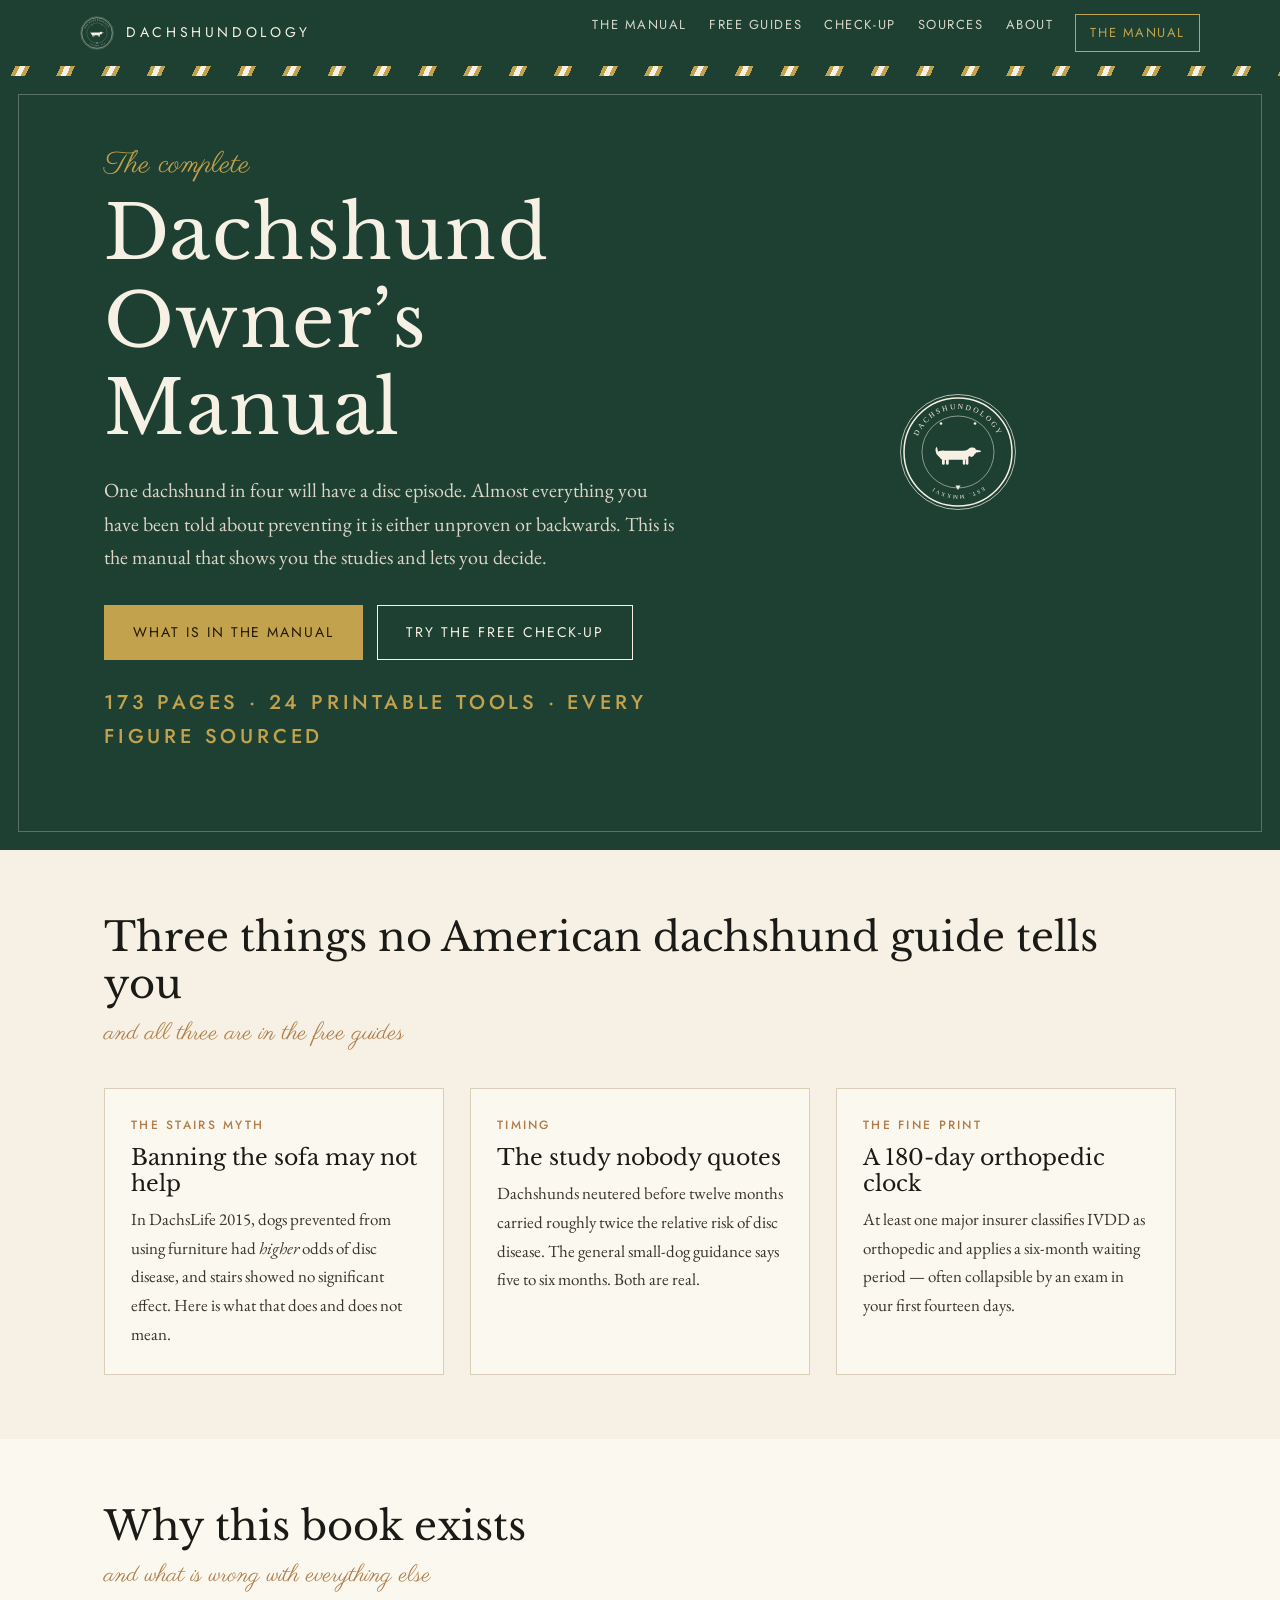
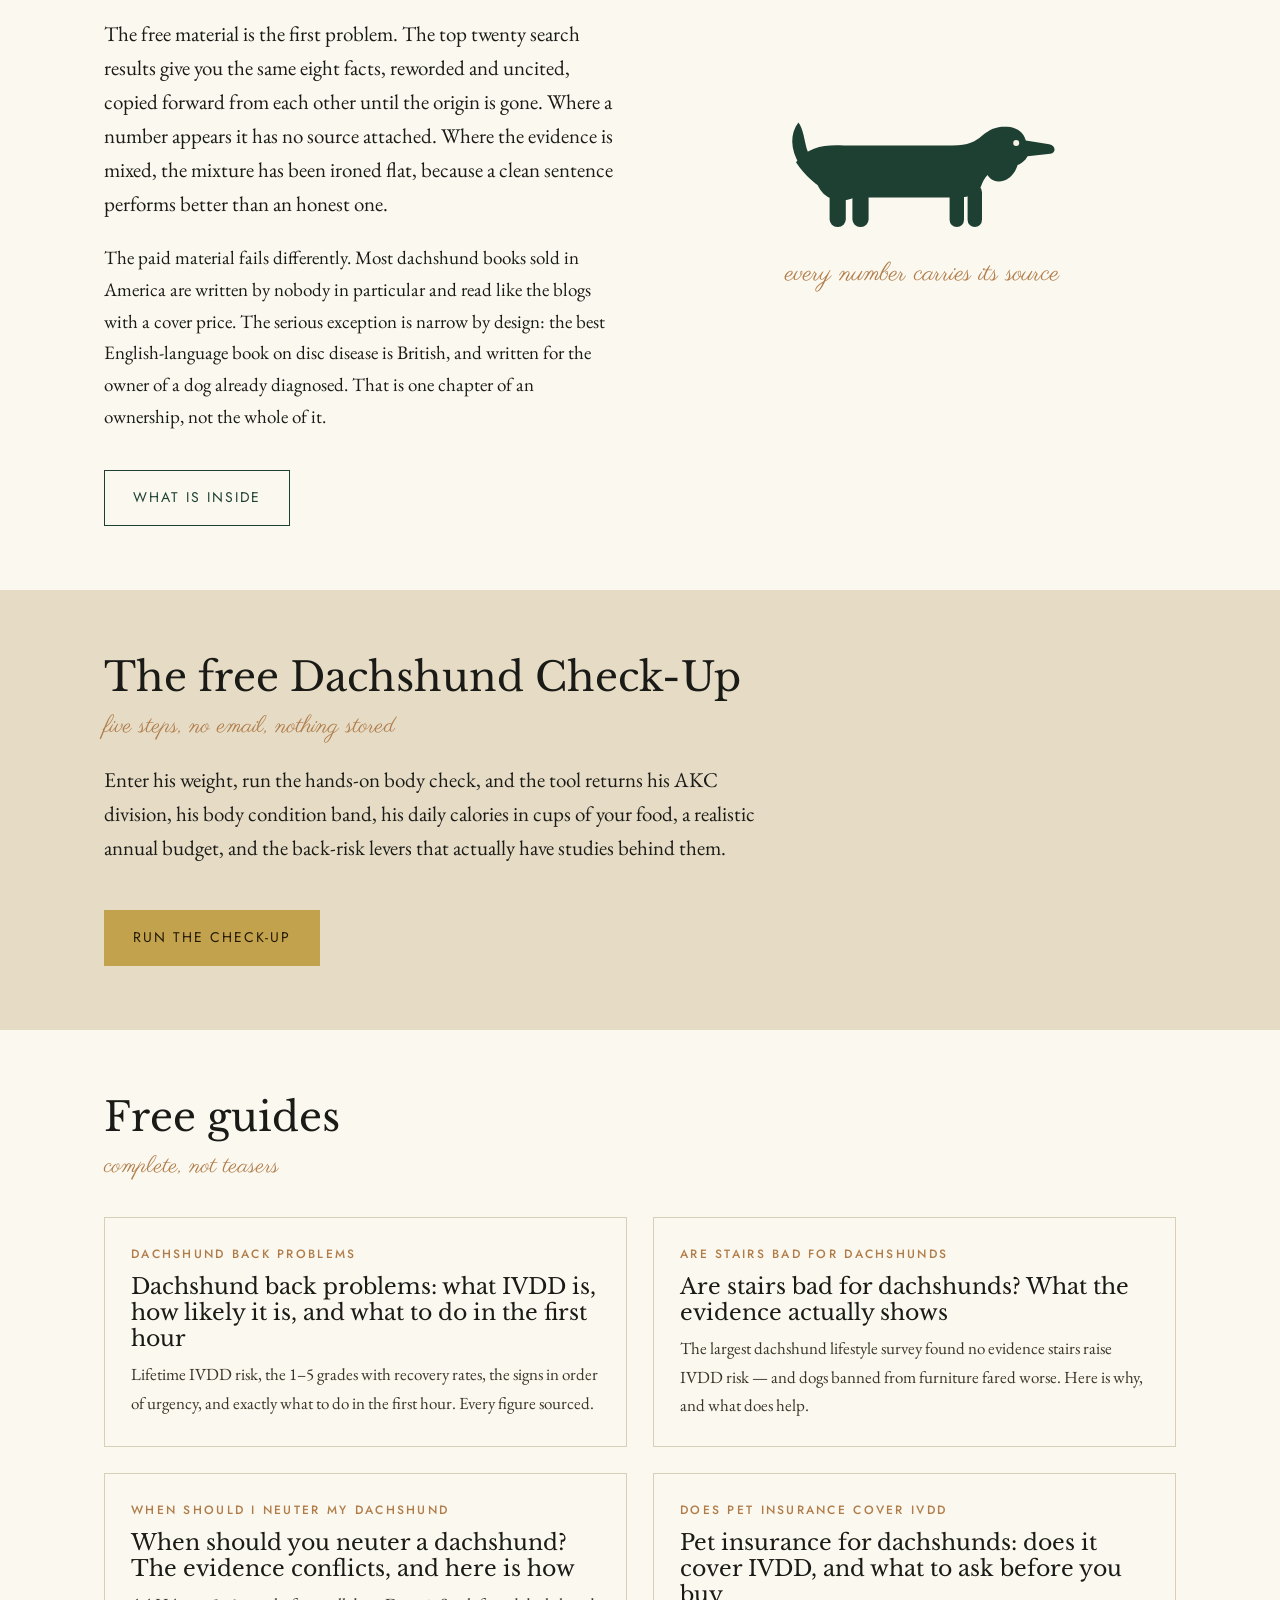
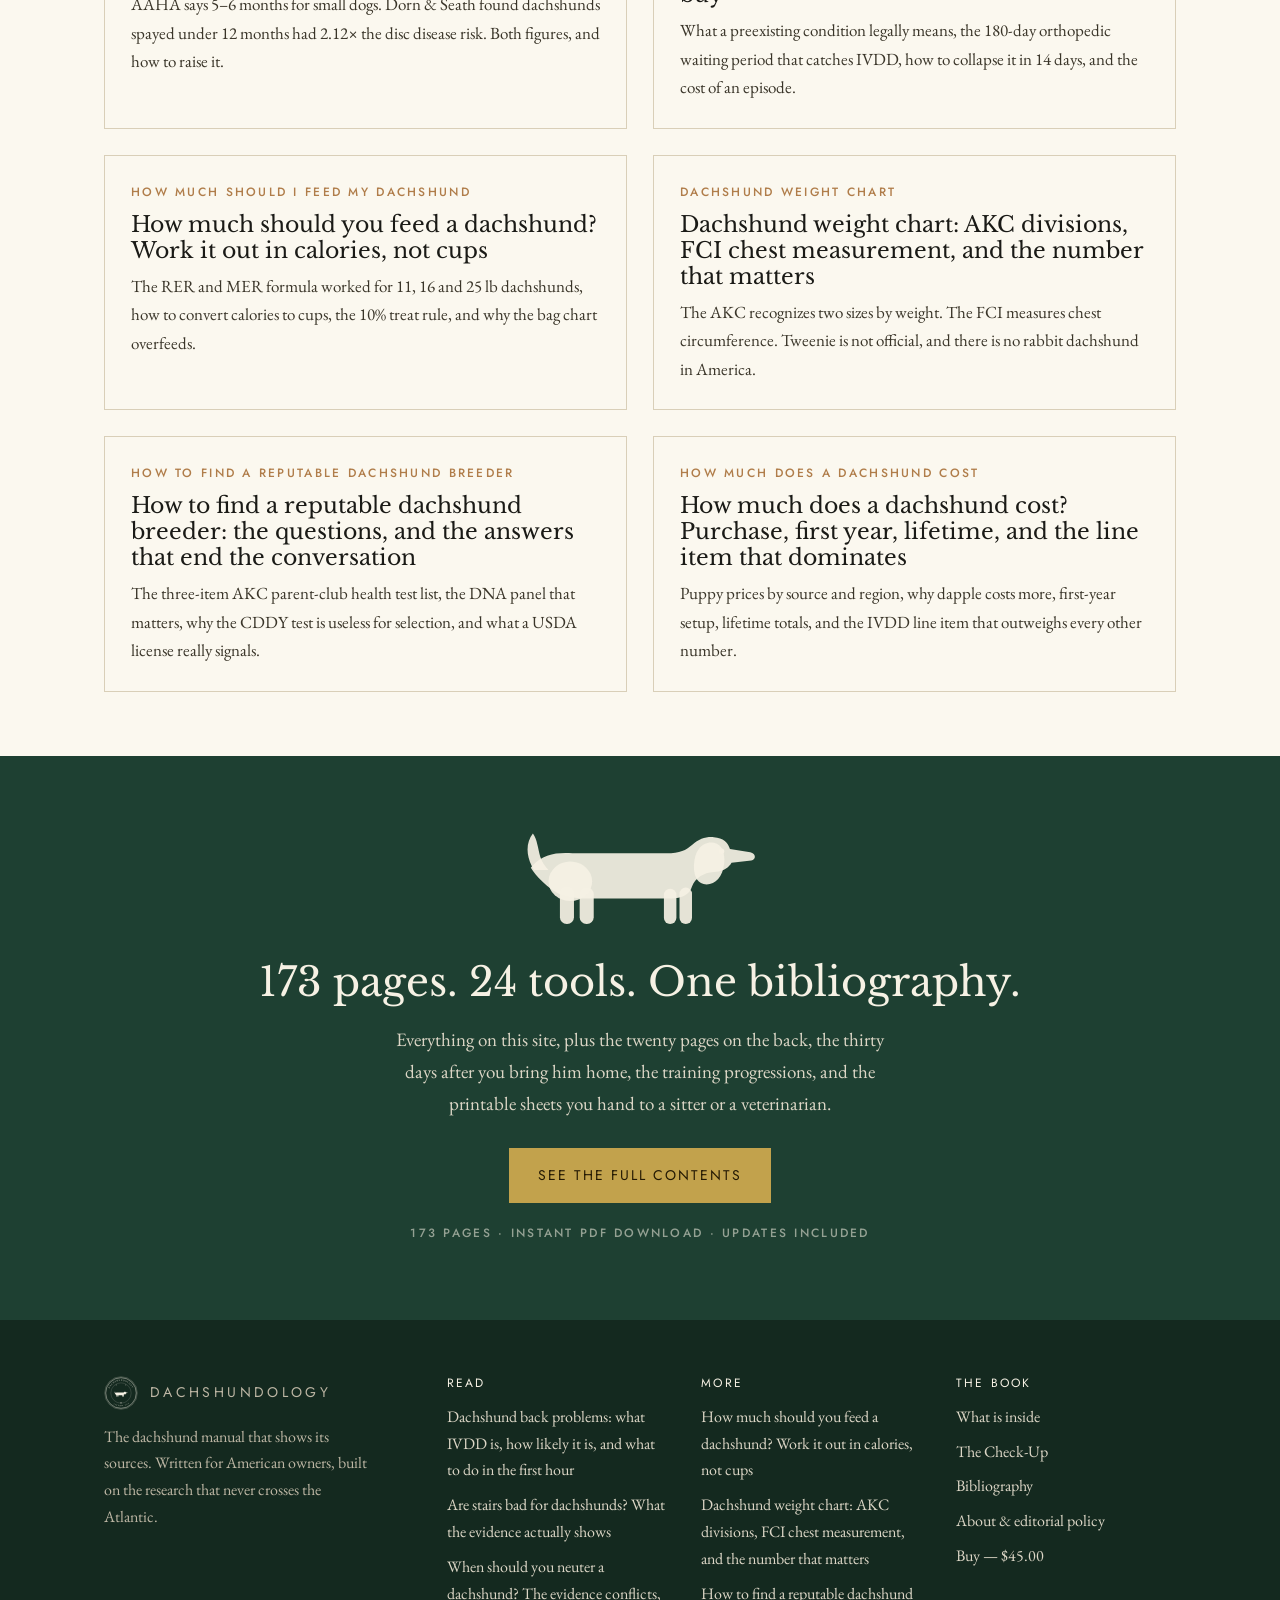
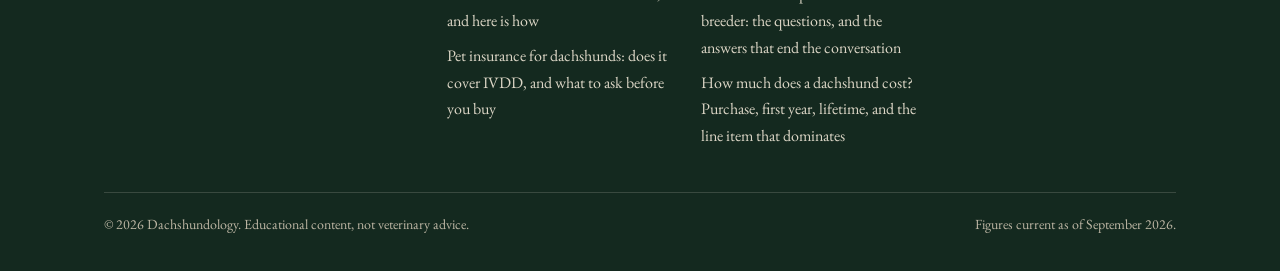
==== index.html @ 63b4f6e1 "Add files via upload" ====
<!doctype html><html lang="en"><head>
<meta charset="utf-8"><meta name="viewport" content="width=device-width,initial-scale=1">
<title>Dachshundology — The Complete Dachshund Owner’s Manual</title>
<meta name="description" content="The dachshund manual that shows its sources. 173 pages on the back, buying, feeding, training and cost — built on the research American owners never see.">
<link rel="canonical" href="https://dachshundology.vercel.app/">
<meta name="robots" content="noindex, nofollow">
<meta property="og:type" content="website"><meta property="og:site_name" content="Dachshundology">
<meta property="og:title" content="Dachshundology — The Complete Dachshund Owner’s Manual"><meta property="og:description" content="The dachshund manual that shows its sources. 173 pages on the back, buying, feeding, training and cost — built on the research American owners never see.">
<meta property="og:url" content="https://dachshundology.vercel.app/"><meta name="twitter:card" content="summary_large_image">
<link rel="preconnect" href="https://fonts.googleapis.com"><link rel="preconnect" href="https://fonts.gstatic.com" crossorigin>
<link rel="stylesheet" href="https://fonts.googleapis.com/css2?family=Libre+Baskerville:ital,wght@0,400;0,700;1,400&family=EB+Garamond:ital,wght@0,400;0,500;0,600;1,400&family=Jost:wght@400;500&family=Parisienne&display=swap">
<link rel="stylesheet" href="/assets/site.css">
<link rel="icon" href="/assets/favicon.svg" type="image/svg+xml">
<script type="application/ld+json">{"@context":"https://schema.org","@type":"Organization","name":"Dachshundology","url":"https://dachshundology.vercel.app","description":"Evidence-based guidance for dachshund owners in the United States.","sameAs":[]}</script><script type="application/ld+json">{"@context":"https://schema.org","@type":"WebSite","name":"Dachshundology","url":"https://dachshundology.vercel.app"}</script><script type="application/ld+json">{"@context":"https://schema.org","@type":"Book","name":"The Complete Dachshund Owner’s Manual","numberOfPages":173,"inLanguage":"en-US","bookFormat":"https://schema.org/EBook","author":{"@type":"Organization","name":"Dachshundology"},"offers":{"@type":"Offer","price":"45.00","priceCurrency":"USD","availability":"https://schema.org/InStock","url":"/the-manual/"}}</script></head>
<body class="">
<header class="site"><div class="wrap bar">
  <a class="brandmark" href="/"><svg viewBox="0 0 240 240" width="34" xmlns="http://www.w3.org/2000/svg">
    <defs>
      <path id="c4izul5t" d="M120 120 m-86 0 a86 86 0 1 1 172 0" fill="none"/>
      <path id="c4izul5b" d="M120 120 m86 0 a86 86 0 1 1 -172 0" fill="none"/>
    </defs>
    <circle cx="120" cy="120" r="115" fill="none" stroke="#F6F1E4" stroke-width="1.4"/>
    <circle cx="120" cy="120" r="108" fill="none" stroke="#F6F1E4" stroke-width="3"/>
    <circle cx="120" cy="120" r="72" fill="none" stroke="#F6F1E4" stroke-width="1"/>
    <text font-family="TeX Gyre Heros" font-size="15" letter-spacing="4.2" fill="#F6F1E4">
      <textPath href="#c4izul5t" startOffset="50%" text-anchor="middle">DACHSHUNDOLOGY</textPath></text>
    <text font-family="TeX Gyre Heros" font-size="11" letter-spacing="3.4" fill="#F6F1E4">
      <textPath href="#c4izul5b" startOffset="50%" text-anchor="middle">EST. MMXXVI</textPath></text>
    <g transform="translate(120,126)">
      <g transform="translate(-52,-22) scale(0.208)">
    <g fill="#F6F1E4">
      <rect x="96" y="128" width="27" height="72" rx="13"/><rect x="134" y="130" width="27" height="70" rx="13"/>
      <rect x="296" y="132" width="24" height="68" rx="12"/><rect x="326" y="130" width="24" height="70" rx="12"/>
      <path d="M40 92 C60 66 88 62 120 64 L300 64 C328 64 338 58 350 48 C364 36 376 32 392 33 C410 34 420 44 423 56 L462 62 C473 64 474 76 464 78 L426 82 C420 94 406 100 392 100 C372 101 356 112 350 128 C346 143 330 151 310 151 L152 151 C120 151 98 146 84 136 C66 124 52 110 40 92 Z"/>
      <ellipse cx="116" cy="118" rx="42" ry="38"/>
      <path d="M46 96 C30 70 30 44 44 26 C52 36 54 56 58 70 C62 82 68 90 74 96 Z"/>
      <path d="M380 44 C404 40 414 58 412 82 C410 108 396 124 378 124 C360 124 352 106 354 84 C356 62 364 48 380 44 Z"/>
    </g>
    <circle cx="407" cy="60" r="5" fill="#1E4032"/>
  </g>
    </g>
    <path d="M120 196 l-5 -9 h10 z" fill="#F6F1E4"/>
    <circle cx="86" cy="63" r="2.6" fill="#F6F1E4"/><circle cx="154" cy="63" r="2.6" fill="#F6F1E4"/>
  </svg><span>Dachshundology</span></a>
  <nav><a href="/the-manual">The Manual</a><a href="/guides">Free Guides</a><a href="/check-up">Check-Up</a><a href="/sources">Sources</a><a href="/about">About</a>
  <a class="cta-nav" href="/the-manual">The manual</a></nav>
</div></header>
<div class="stripe"></div>

<section class="hero"><div class="wrap hero-grid">
  <div>
    <div class="kicker">The complete</div>
    <h1>Dachshund<br>Owner’s Manual</h1>
    <p style="margin-top:22px">One dachshund in four will have a disc episode. Almost everything you have been
    told about preventing it is either unproven or backwards. This is the manual that shows you the studies
    and lets you decide.</p>
    <div style="display:flex;gap:14px;margin-top:30px;flex-wrap:wrap">
      <a class="btn" href="/the-manual">What is in the manual</a>
      <a class="btn on-dark" href="/check-up">Try the free Check-Up</a>
    </div>
    <p class="label" style="margin-top:26px;color:var(--brass)">173 pages · 24 printable tools · every figure sourced</p>
  </div>
  <div style="text-align:center"><svg viewBox="0 0 240 240" width="120" xmlns="http://www.w3.org/2000/svg">
    <defs>
      <path id="cu6z37ut" d="M120 120 m-86 0 a86 86 0 1 1 172 0" fill="none"/>
      <path id="cu6z37ub" d="M120 120 m86 0 a86 86 0 1 1 -172 0" fill="none"/>
    </defs>
    <circle cx="120" cy="120" r="115" fill="none" stroke="#F6F1E4" stroke-width="1.4"/>
    <circle cx="120" cy="120" r="108" fill="none" stroke="#F6F1E4" stroke-width="3"/>
    <circle cx="120" cy="120" r="72" fill="none" stroke="#F6F1E4" stroke-width="1"/>
    <text font-family="TeX Gyre Heros" font-size="15" letter-spacing="4.2" fill="#F6F1E4">
      <textPath href="#cu6z37ut" startOffset="50%" text-anchor="middle">DACHSHUNDOLOGY</textPath></text>
    <text font-family="TeX Gyre Heros" font-size="11" letter-spacing="3.4" fill="#F6F1E4">
      <textPath href="#cu6z37ub" startOffset="50%" text-anchor="middle">EST. MMXXVI</textPath></text>
    <g transform="translate(120,126)">
      <g transform="translate(-52,-22) scale(0.208)">
    <g fill="#F6F1E4">
      <rect x="96" y="128" width="27" height="72" rx="13"/><rect x="134" y="130" width="27" height="70" rx="13"/>
      <rect x="296" y="132" width="24" height="68" rx="12"/><rect x="326" y="130" width="24" height="70" rx="12"/>
      <path d="M40 92 C60 66 88 62 120 64 L300 64 C328 64 338 58 350 48 C364 36 376 32 392 33 C410 34 420 44 423 56 L462 62 C473 64 474 76 464 78 L426 82 C420 94 406 100 392 100 C372 101 356 112 350 128 C346 143 330 151 310 151 L152 151 C120 151 98 146 84 136 C66 124 52 110 40 92 Z"/>
      <ellipse cx="116" cy="118" rx="42" ry="38"/>
      <path d="M46 96 C30 70 30 44 44 26 C52 36 54 56 58 70 C62 82 68 90 74 96 Z"/>
      <path d="M380 44 C404 40 414 58 412 82 C410 108 396 124 378 124 C360 124 352 106 354 84 C356 62 364 48 380 44 Z"/>
    </g>
    <circle cx="407" cy="60" r="5" fill="#F6F1E4"/>
  </g>
    </g>
    <path d="M120 196 l-5 -9 h10 z" fill="#F6F1E4"/>
    <circle cx="86" cy="63" r="2.6" fill="#F6F1E4"/><circle cx="154" cy="63" r="2.6" fill="#F6F1E4"/>
  </svg></div>
</div></section>

<section class="cream"><div class="wrap">
  <h2>Three things no American dachshund guide tells you</h2>
  <div class="sub">and all three are in the free guides</div>
  <div class="grid g3" style="margin-top:34px">
    <a class="card" href="/guides/are-stairs-bad-for-dachshunds"><div class="label">The stairs myth</div>
      <h3>Banning the sofa may not help</h3>
      <p>In DachsLife 2015, dogs prevented from using furniture had <em>higher</em> odds of disc disease, and stairs showed no significant effect. Here is what that does and does not mean.</p></a>
    <a class="card" href="/guides/when-to-neuter-a-dachshund"><div class="label">Timing</div>
      <h3>The study nobody quotes</h3>
      <p>Dachshunds neutered before twelve months carried roughly twice the relative risk of disc disease. The general small-dog guidance says five to six months. Both are real.</p></a>
    <a class="card" href="/guides/pet-insurance-for-dachshunds"><div class="label">The fine print</div>
      <h3>A 180-day orthopedic clock</h3>
      <p>At least one major insurer classifies IVDD as orthopedic and applies a six-month waiting period — often collapsible by an exam in your first fourteen days.</p></a>
  </div>
</div></section>

<section><div class="wrap">
  <div class="grid g2" style="align-items:center;gap:54px">
    <div>
      <h2>Why this book exists</h2>
      <div class="sub">and what is wrong with everything else</div>
      <p class="lede" style="margin-top:20px">The free material is the first problem. The top twenty search results give you the same eight facts, reworded and uncited, copied forward from each other until the origin is gone. Where a number appears it has no source attached. Where the evidence is mixed, the mixture has been ironed flat, because a clean sentence performs better than an honest one.</p>
      <p>The paid material fails differently. Most dachshund books sold in America are written by nobody in particular and read like the blogs with a cover price. The serious exception is narrow by design: the best English-language book on disc disease is British, and written for the owner of a dog already diagnosed. That is one chapter of an ownership, not the whole of it.</p>
      <a class="btn ghost" href="/the-manual" style="margin-top:18px">What is inside</a>
    </div>
    <div style="text-align:center"><svg viewBox="0 0 500 210" width="300" xmlns="http://www.w3.org/2000/svg">
    <g fill="#1E4032">
      <rect x="96" y="128" width="27" height="72" rx="13"/><rect x="134" y="130" width="27" height="70" rx="13"/>
      <rect x="296" y="132" width="24" height="68" rx="12"/><rect x="326" y="130" width="24" height="70" rx="12"/>
      <path d="M40 92 C60 66 88 62 120 64 L300 64 C328 64 338 58 350 48 C364 36 376 32 392 33 C410 34 420 44 423 56 L462 62 C473 64 474 76 464 78 L426 82 C420 94 406 100 392 100 C372 101 356 112 350 128 C346 143 330 151 310 151 L152 151 C120 151 98 146 84 136 C66 124 52 110 40 92 Z"/>
      <ellipse cx="116" cy="118" rx="42" ry="38"/>
      <path d="M46 96 C30 70 30 44 44 26 C52 36 54 56 58 70 C62 82 68 90 74 96 Z"/>
      <path d="M380 44 C404 40 414 58 412 82 C410 108 396 124 378 124 C360 124 352 106 354 84 C356 62 364 48 380 44 Z"/>
    </g>
    <circle cx="407" cy="60" r="5" fill="#F6F1E4"/>
  </svg>
      <p class="script" style="font-size:26px;color:var(--camel);margin-top:10px">every number carries its source</p></div>
  </div>
</div></section>

<section class="sand"><div class="wrap">
  <h2>The free Dachshund Check-Up</h2>
  <div class="sub">five steps, no email, nothing stored</div>
  <p class="lede" style="max-width:66ch;margin-top:16px">Enter his weight, run the hands-on body check, and the
  tool returns his AKC division, his body condition band, his daily calories in cups of your food, a realistic
  annual budget, and the back-risk levers that actually have studies behind them.</p>
  <a class="btn" href="/check-up" style="margin-top:24px">Run the Check-Up</a>
</div></section>

<section><div class="wrap">
  <h2>Free guides</h2><div class="sub">complete, not teasers</div>
  <div class="grid g2" style="margin-top:30px">
    <a class="card" href="/guides/dachshund-back-problems-ivdd"><div class="label">dachshund back problems</div>
      <h3>Dachshund back problems: what IVDD is, how likely it is, and what to do in the first hour</h3><p>Lifetime IVDD risk, the 1–5 grades with recovery rates, the signs in order of urgency, and exactly what to do in the first hour. Every figure sourced.</p></a><a class="card" href="/guides/are-stairs-bad-for-dachshunds"><div class="label">are stairs bad for dachshunds</div>
      <h3>Are stairs bad for dachshunds? What the evidence actually shows</h3><p>The largest dachshund lifestyle survey found no evidence stairs raise IVDD risk — and dogs banned from furniture fared worse. Here is why, and what does help.</p></a><a class="card" href="/guides/when-to-neuter-a-dachshund"><div class="label">when should I neuter my dachshund</div>
      <h3>When should you neuter a dachshund? The evidence conflicts, and here is how</h3><p>AAHA says 5–6 months for small dogs. Dorn & Seath found dachshunds spayed under 12 months had 2.12× the disc disease risk. Both figures, and how to raise it.</p></a><a class="card" href="/guides/pet-insurance-for-dachshunds"><div class="label">does pet insurance cover IVDD</div>
      <h3>Pet insurance for dachshunds: does it cover IVDD, and what to ask before you buy</h3><p>What a preexisting condition legally means, the 180-day orthopedic waiting period that catches IVDD, how to collapse it in 14 days, and the cost of an episode.</p></a><a class="card" href="/guides/how-much-to-feed-a-dachshund"><div class="label">how much should I feed my dachshund</div>
      <h3>How much should you feed a dachshund? Work it out in calories, not cups</h3><p>The RER and MER formula worked for 11, 16 and 25 lb dachshunds, how to convert calories to cups, the 10% treat rule, and why the bag chart overfeeds.</p></a><a class="card" href="/guides/dachshund-weight-chart"><div class="label">dachshund weight chart</div>
      <h3>Dachshund weight chart: AKC divisions, FCI chest measurement, and the number that matters</h3><p>The AKC recognizes two sizes by weight. The FCI measures chest circumference. Tweenie is not official, and there is no rabbit dachshund in America.</p></a><a class="card" href="/guides/questions-to-ask-a-dachshund-breeder"><div class="label">how to find a reputable dachshund breeder</div>
      <h3>How to find a reputable dachshund breeder: the questions, and the answers that end the conversation</h3><p>The three-item AKC parent-club health test list, the DNA panel that matters, why the CDDY test is useless for selection, and what a USDA license really signals.</p></a><a class="card" href="/guides/how-much-does-a-dachshund-cost"><div class="label">how much does a dachshund cost</div>
      <h3>How much does a dachshund cost? Purchase, first year, lifetime, and the line item that dominates</h3><p>Puppy prices by source and region, why dapple costs more, first-year setup, lifetime totals, and the IVDD line item that outweighs every other number.</p></a>
  </div>
</div></section>

<section class="dark"><div class="wrap" style="text-align:center">
  <svg viewBox="0 0 500 210" width="260" xmlns="http://www.w3.org/2000/svg">
    <g fill="rgba(246,241,228,.92)">
      <rect x="96" y="128" width="27" height="72" rx="13"/><rect x="134" y="130" width="27" height="70" rx="13"/>
      <rect x="296" y="132" width="24" height="68" rx="12"/><rect x="326" y="130" width="24" height="70" rx="12"/>
      <path d="M40 92 C60 66 88 62 120 64 L300 64 C328 64 338 58 350 48 C364 36 376 32 392 33 C410 34 420 44 423 56 L462 62 C473 64 474 76 464 78 L426 82 C420 94 406 100 392 100 C372 101 356 112 350 128 C346 143 330 151 310 151 L152 151 C120 151 98 146 84 136 C66 124 52 110 40 92 Z"/>
      <ellipse cx="116" cy="118" rx="42" ry="38"/>
      <path d="M46 96 C30 70 30 44 44 26 C52 36 54 56 58 70 C62 82 68 90 74 96 Z"/>
      <path d="M380 44 C404 40 414 58 412 82 C410 108 396 124 378 124 C360 124 352 106 354 84 C356 62 364 48 380 44 Z"/>
    </g>
    <circle cx="407" cy="60" r="5" fill="#F6F1E4"/>
  </svg>
  <h2 style="margin-top:20px">173 pages. 24 tools. One bibliography.</h2>
  <p style="max-width:58ch;margin:18px auto 28px;color:#DCD6C6">Everything on this site, plus the twenty pages on
  the back, the thirty days after you bring him home, the training progressions, and the printable sheets you
  hand to a sitter or a veterinarian.</p>
  <a class="btn" href="/the-manual">See the full contents</a>
  <p class="label" style="margin-top:20px;color:rgba(246,241,228,.55)">173 pages · instant PDF download · updates included</p>
</div></section>
<footer class="site"><div class="wrap">
  <div class="fgrid">
    <div><div class="brandmark" style="letter-spacing:.24em"><svg viewBox="0 0 240 240" width="34" xmlns="http://www.w3.org/2000/svg">
    <defs>
      <path id="c4izul5t" d="M120 120 m-86 0 a86 86 0 1 1 172 0" fill="none"/>
      <path id="c4izul5b" d="M120 120 m86 0 a86 86 0 1 1 -172 0" fill="none"/>
    </defs>
    <circle cx="120" cy="120" r="115" fill="none" stroke="#F6F1E4" stroke-width="1.4"/>
    <circle cx="120" cy="120" r="108" fill="none" stroke="#F6F1E4" stroke-width="3"/>
    <circle cx="120" cy="120" r="72" fill="none" stroke="#F6F1E4" stroke-width="1"/>
    <text font-family="TeX Gyre Heros" font-size="15" letter-spacing="4.2" fill="#F6F1E4">
      <textPath href="#c4izul5t" startOffset="50%" text-anchor="middle">DACHSHUNDOLOGY</textPath></text>
    <text font-family="TeX Gyre Heros" font-size="11" letter-spacing="3.4" fill="#F6F1E4">
      <textPath href="#c4izul5b" startOffset="50%" text-anchor="middle">EST. MMXXVI</textPath></text>
    <g transform="translate(120,126)">
      <g transform="translate(-52,-22) scale(0.208)">
    <g fill="#F6F1E4">
      <rect x="96" y="128" width="27" height="72" rx="13"/><rect x="134" y="130" width="27" height="70" rx="13"/>
      <rect x="296" y="132" width="24" height="68" rx="12"/><rect x="326" y="130" width="24" height="70" rx="12"/>
      <path d="M40 92 C60 66 88 62 120 64 L300 64 C328 64 338 58 350 48 C364 36 376 32 392 33 C410 34 420 44 423 56 L462 62 C473 64 474 76 464 78 L426 82 C420 94 406 100 392 100 C372 101 356 112 350 128 C346 143 330 151 310 151 L152 151 C120 151 98 146 84 136 C66 124 52 110 40 92 Z"/>
      <ellipse cx="116" cy="118" rx="42" ry="38"/>
      <path d="M46 96 C30 70 30 44 44 26 C52 36 54 56 58 70 C62 82 68 90 74 96 Z"/>
      <path d="M380 44 C404 40 414 58 412 82 C410 108 396 124 378 124 C360 124 352 106 354 84 C356 62 364 48 380 44 Z"/>
    </g>
    <circle cx="407" cy="60" r="5" fill="#1E4032"/>
  </g>
    </g>
    <path d="M120 196 l-5 -9 h10 z" fill="#F6F1E4"/>
    <circle cx="86" cy="63" r="2.6" fill="#F6F1E4"/><circle cx="154" cy="63" r="2.6" fill="#F6F1E4"/>
  </svg><span>Dachshundology</span></div>
      <p style="margin-top:14px;max-width:34ch">The dachshund manual that shows its sources. Written for American
      owners, built on the research that never crosses the Atlantic.</p></div>
    <div><h4>Read</h4><ul><li><a href="/guides/dachshund-back-problems-ivdd">Dachshund back problems: what IVDD is, how likely it is, and what to do in the first hour</a></li><li><a href="/guides/are-stairs-bad-for-dachshunds">Are stairs bad for dachshunds? What the evidence actually shows</a></li><li><a href="/guides/when-to-neuter-a-dachshund">When should you neuter a dachshund? The evidence conflicts, and here is how</a></li><li><a href="/guides/pet-insurance-for-dachshunds">Pet insurance for dachshunds: does it cover IVDD, and what to ask before you buy</a></li></ul></div>
    <div><h4>More</h4><ul><li><a href="/guides/how-much-to-feed-a-dachshund">How much should you feed a dachshund? Work it out in calories, not cups</a></li><li><a href="/guides/dachshund-weight-chart">Dachshund weight chart: AKC divisions, FCI chest measurement, and the number that matters</a></li><li><a href="/guides/questions-to-ask-a-dachshund-breeder">How to find a reputable dachshund breeder: the questions, and the answers that end the conversation</a></li><li><a href="/guides/how-much-does-a-dachshund-cost">How much does a dachshund cost? Purchase, first year, lifetime, and the line item that dominates</a></li></ul></div>
    <div><h4>The book</h4><ul>
      <li><a href="/the-manual">What is inside</a></li><li><a href="/check-up">The Check-Up</a></li>
      <li><a href="/sources">Bibliography</a></li><li><a href="/about">About &amp; editorial policy</a></li>
      <li><a href="/the-manual">Buy — $45.00</a></li></ul></div>
  </div>
  <div class="fine"><span>© 2026 Dachshundology. Educational content, not veterinary advice.</span>
    <span>Figures current as of September 2026.</span></div>
</div></footer>
</body></html>
---- assets/site.css ----
/* ===== Dachshundology — preppy ===== */
:root{
  --green:#1E4032; --green-dk:#14291F; --green-lt:#2E5A46;
  --cream:#F6F1E4; --sand:#E6DCC6; --paper:#FBF8EF;
  --camel:#B07D4A; --brass:#C2A24C; --oxblood:#7A2E2A;
  --ink:#1A1A16; --slate:#6F6A5C; --line:#D9CFB8;
  --serif:'Libre Baskerville','GFS Baskerville',Baskerville,'Times New Roman',serif;
  --text:'EB Garamond','TeX Gyre Pagella',Palatino,Georgia,serif;
  --script:'Parisienne','TeX Gyre Chorus','Snell Roundhand',cursive;
  --sans:'Jost','TeX Gyre Heros','Helvetica Neue',Arial,sans-serif;
  --wrap:1120px; --measure:68ch;
}
*,*::before,*::after{box-sizing:border-box}
html{-webkit-text-size-adjust:100%;scroll-behavior:smooth}
body{margin:0;background:var(--paper);color:var(--ink);font-family:var(--text);
  font-size:19px;line-height:1.68;-webkit-font-smoothing:antialiased}
img{max-width:100%;height:auto;display:block}
a{color:var(--green);text-underline-offset:3px;text-decoration-thickness:1px}
a:hover{color:var(--camel)}
h1,h2,h3,h4{font-family:var(--serif);font-weight:400;line-height:1.18;margin:0}
.wrap{max-width:var(--wrap);margin:0 auto;padding:0 24px}
.narrow{max-width:760px;margin-left:auto;margin-right:auto}
.script{font-family:var(--script)}
.label{font-family:var(--sans);font-size:12px;letter-spacing:.19em;text-transform:uppercase;font-weight:500}
.rule{border:0;border-top:2px solid var(--green);border-bottom:1px solid var(--green);height:4px;margin:0}
.stripe{height:10px;background:repeating-linear-gradient(115deg,var(--green) 0 14px,var(--brass) 14px 18px,var(--cream) 18px 23px,var(--brass) 23px 27px,var(--green) 27px 41px)}

/* header */
header.site{position:sticky;top:0;z-index:50;background:var(--green);color:var(--cream)}
header.site .bar{display:flex;align-items:center;gap:28px;padding:14px 0}
header.site a{color:var(--cream);text-decoration:none}
header.site nav{display:flex;gap:22px;margin-left:auto;flex-wrap:wrap}
header.site nav a{font-family:var(--sans);font-size:13px;letter-spacing:.12em;text-transform:uppercase;opacity:.85}
header.site nav a:hover{opacity:1;color:var(--brass)}
.brandmark{display:flex;align-items:center;gap:12px;font-family:var(--sans);font-size:14px;
  letter-spacing:.26em;text-transform:uppercase}
.brandmark svg{width:34px;height:34px;flex:0 0 auto}
.cta-nav{border:1px solid var(--brass);padding:7px 14px;color:var(--brass)!important;opacity:1!important}

/* hero */
.hero{background:var(--green);color:var(--cream);padding:64px 0 76px;position:relative;overflow:hidden}
.hero::after{content:'';position:absolute;inset:18px;border:1px solid rgba(246,241,228,.28);pointer-events:none}
.hero h1{font-size:clamp(38px,6.6vw,74px);letter-spacing:.02em}
.hero .kicker{color:var(--brass);font-family:var(--script);font-size:clamp(22px,3vw,30px)}
.hero p{max-width:58ch;color:#DCD6C6;font-size:20px}
.hero-grid{display:grid;grid-template-columns:1.15fr .85fr;gap:48px;align-items:center}

/* buttons */
.btn{display:inline-block;font-family:var(--sans);font-size:14px;letter-spacing:.14em;text-transform:uppercase;
  padding:15px 28px;border:1px solid var(--brass);background:var(--brass);color:#231903;text-decoration:none;
  transition:.15s;cursor:pointer}
.btn:hover{background:transparent;color:var(--brass)}
.btn.ghost{background:transparent;color:var(--green);border-color:var(--green)}
.btn.ghost:hover{background:var(--green);color:var(--cream)}
.btn.on-dark{border-color:var(--cream);background:transparent;color:var(--cream)}
.btn.on-dark:hover{background:var(--cream);color:var(--green)}

/* sections */
section{padding:64px 0}
section.cream{background:var(--cream)}
section.sand{background:var(--sand)}
section.dark{background:var(--green);color:var(--cream)}
section.dark h2,section.dark h3{color:var(--cream)}
h2{font-size:clamp(28px,3.6vw,40px)}
h3{font-size:clamp(21px,2.2vw,25px)}
.sub{font-family:var(--script);color:var(--camel);font-size:24px;margin-top:6px}
section.dark .sub{color:var(--brass)}
.lede{font-size:21px;line-height:1.62}

/* cards */
.grid{display:grid;gap:26px}
.g2{grid-template-columns:repeat(2,1fr)} .g3{grid-template-columns:repeat(3,1fr)} .g4{grid-template-columns:repeat(4,1fr)}
.card{background:var(--paper);border:1px solid var(--line);padding:26px;text-decoration:none;color:inherit;display:block}
.card:hover{border-color:var(--brass)}
.card h3{margin-bottom:8px;font-size:22px}
.card p{margin:0;font-size:17px;color:#3A3529}
.card .label{color:var(--camel);margin-bottom:10px}

/* article */
article{font-size:19px}
article h2{margin:44px 0 4px}
article h3{margin:30px 0 4px}
article p{margin:14px 0}
article ul,article ol{margin:14px 0 14px 22px}
article li{margin:7px 0}
.answer{background:var(--cream);border-left:5px solid var(--green);padding:22px 26px;font-size:20px;line-height:1.6}
.answer strong{font-family:var(--sans);font-size:12px;letter-spacing:.18em;text-transform:uppercase;
  display:block;color:var(--camel);margin-bottom:8px;font-weight:500}
.callout{border:1px solid var(--line);padding:20px 24px;margin:26px 0;background:var(--paper)}
.callout .t{font-family:var(--sans);font-size:12px;letter-spacing:.18em;text-transform:uppercase;color:var(--camel);margin-bottom:8px}
.callout.warn{background:#F6E7E3;border-color:#E3C9C2}
.callout.warn .t{color:var(--oxblood)}
.callout.evidence{background:var(--green);color:var(--cream);border-color:transparent}
.callout.evidence .t{color:var(--brass)}
.callout p:last-child{margin-bottom:0}
.stat{display:flex;gap:18px;align-items:baseline;border-top:2px solid var(--brass);padding-top:12px;margin:26px 0}
.stat .fig{font-family:var(--serif);font-size:42px;color:var(--green);line-height:1}
.stat .lb{font-size:17px}
table{width:100%;border-collapse:collapse;margin:24px 0;font-size:17px}
th{font-family:var(--sans);font-size:12px;letter-spacing:.14em;text-transform:uppercase;text-align:left;
  padding:12px 14px;border-top:2px solid var(--green);border-bottom:1px solid var(--green)}
td{padding:12px 14px;border-bottom:1px solid var(--line);vertical-align:top}
caption{caption-side:bottom;text-align:left;font-size:15px;color:var(--slate);padding-top:10px}
.tablewrap{overflow-x:auto}
.facts{background:var(--sand);padding:24px 26px;margin:30px 0}
.facts .label{color:var(--camel);margin-bottom:12px}
.facts dl{margin:0;display:grid;grid-template-columns:1fr auto;gap:10px 18px;align-items:baseline}
.facts dt{font-size:17px}
.facts dd{margin:0;font-family:var(--sans);font-size:16px;font-weight:500;text-align:right;white-space:nowrap}
.facts .src{grid-column:1/-1;font-size:14px;color:var(--slate);border-top:1px solid var(--line);padding-top:10px;margin-top:4px}
.toc{border:1px solid var(--line);padding:20px 24px;background:var(--cream)}
.toc ol{margin:10px 0 0 20px;font-size:17px}
.faq details{border-top:1px solid var(--line);padding:16px 0}
.faq summary{font-family:var(--serif);font-size:21px;cursor:pointer;list-style:none}
.faq summary::-webkit-details-marker{display:none}
.faq summary::before{content:'+';color:var(--camel);margin-right:12px}
.faq details[open] summary::before{content:'–'}
.faq p{margin:10px 0 0;font-size:18px}
.meta{font-family:var(--sans);font-size:13px;letter-spacing:.08em;color:var(--slate)}
.crumbs{font-family:var(--sans);font-size:12px;letter-spacing:.12em;text-transform:uppercase;color:var(--slate);padding:18px 0}
.crumbs a{color:var(--slate);text-decoration:none}
.sell{border:1px solid var(--brass);padding:30px;background:var(--cream);margin:44px 0}

/* footer */
footer.site{background:var(--green-dk);color:#BDB6A4;padding:56px 0 34px;font-size:16px}
footer.site a{color:#DCD6C6;text-decoration:none}
footer.site a:hover{color:var(--brass)}
footer.site h4{color:var(--cream);font-family:var(--sans);font-size:12px;letter-spacing:.19em;text-transform:uppercase;margin-bottom:14px}
.fgrid{display:grid;grid-template-columns:1.4fr 1fr 1fr 1fr;gap:34px}
.fgrid ul{list-style:none;margin:0;padding:0}
.fgrid li{margin:8px 0}
.fine{border-top:1px solid rgba(246,241,228,.16);margin-top:34px;padding-top:20px;font-size:14px;
  display:flex;justify-content:space-between;gap:20px;flex-wrap:wrap}

@media(max-width:860px){
  body{font-size:18px}
  .hero-grid,.g2,.g3,.g4,.fgrid{grid-template-columns:1fr}
  header.site .bar{flex-wrap:wrap;gap:14px}
  header.site nav{width:100%;margin-left:0;gap:16px}
  section{padding:48px 0}
}

/* ===== Check-Up ===== */
.cu-steps{display:flex;gap:0;list-style:none;margin:0 0 28px;padding:0;flex-wrap:wrap;border-bottom:1px solid var(--line)}
.cu-steps li{font-family:var(--sans);font-size:12px;letter-spacing:.14em;text-transform:uppercase;color:var(--slate);
  padding:0 18px 14px 0;display:flex;align-items:center;gap:8px}
.cu-steps li span{width:22px;height:22px;border:1px solid var(--line);border-radius:50%;display:flex;
  align-items:center;justify-content:center;font-size:11px}
.cu-steps li.on{color:var(--green)} .cu-steps li.on span{background:var(--green);color:var(--cream);border-color:var(--green)}
.cu-steps li.done{color:var(--camel)} .cu-steps li.done span{border-color:var(--camel);color:var(--camel)}
.cu-card{background:var(--paper);border:1px solid var(--line);padding:32px}
.cu-card h3{font-size:26px;margin-bottom:6px}
.cu-help{font-size:16px;color:var(--slate);margin:6px 0 22px}
.cu-row{margin:22px 0}
.cu-lab{display:block;font-family:var(--sans);font-size:13px;letter-spacing:.12em;text-transform:uppercase;
  color:var(--slate);margin-bottom:10px}
.cu-lab b{font-family:var(--serif);font-size:21px;letter-spacing:0;text-transform:none;color:var(--green);margin-left:10px}
input[type=range]{width:100%;accent-color:var(--green);height:26px}
.cu-opts{display:flex;gap:10px;flex-wrap:wrap}
.opt{border:1px solid var(--line);padding:11px 18px;cursor:pointer;font-family:var(--sans);font-size:14px;background:var(--paper)}
.opt input{position:absolute;opacity:0;width:0;height:0}
.opt.on{background:var(--green);color:var(--cream);border-color:var(--green)}
.cu-q{border-top:1px solid var(--line);padding:20px 0}
.cu-q p{margin:0 0 12px;font-size:18px}
.cu-nav{display:flex;justify-content:space-between;margin-top:24px;gap:14px}
.cu-grid{display:grid;grid-template-columns:repeat(3,1fr);gap:20px;margin-top:22px}
.cu-tile{border-top:2px solid var(--brass);padding-top:14px}
.cu-tile .fig{font-family:var(--serif);font-size:30px;color:var(--green);line-height:1.1}
.cu-tile .lab{font-family:var(--sans);font-size:12px;letter-spacing:.14em;text-transform:uppercase;color:var(--camel);margin:8px 0}
.cu-tile p{margin:0;font-size:15.5px;line-height:1.5;color:#3A3529}
.cu-risks{display:grid;gap:14px;margin-top:20px}
.cu-risk{border-left:4px solid var(--line);padding:14px 20px;background:var(--cream)}
.cu-risk .t{font-family:var(--serif);font-size:19px;margin-bottom:6px}
.cu-risk p{margin:0;font-size:16.5px;line-height:1.55}
.cu-risk.action{border-left-color:var(--camel)}
.cu-risk.known{border-left-color:var(--oxblood)}
.cu-risk.good{border-left-color:var(--green)}
.cu-risk.note{border-left-color:var(--brass)}
.cu-actions{display:flex;gap:14px;margin-top:30px;flex-wrap:wrap}
@media(max-width:860px){.cu-grid{grid-template-columns:1fr}.cu-card{padding:22px}}
@media print{header.site,footer.site,.stripe,.cu-steps,.cu-nav,.cu-actions{display:none!important}
  body{font-size:12pt}.cu-card{border:none;padding:0}}
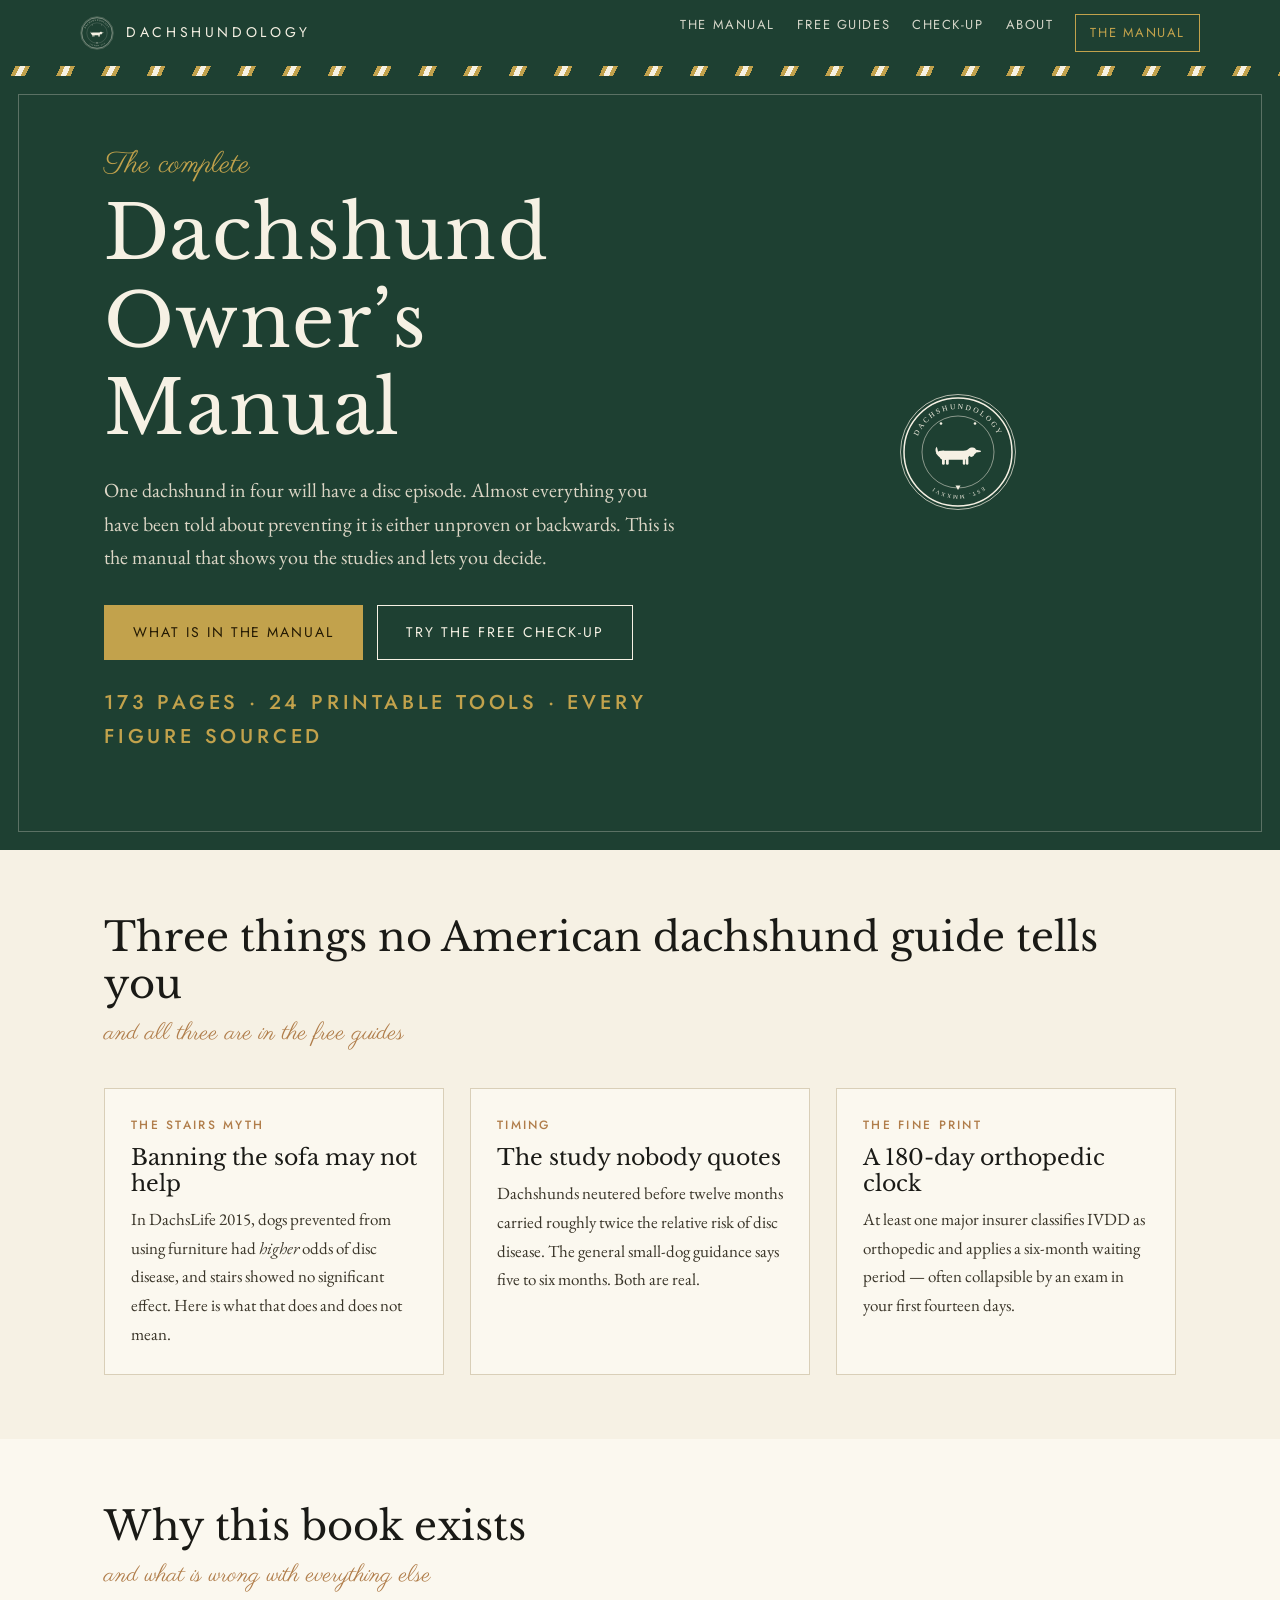
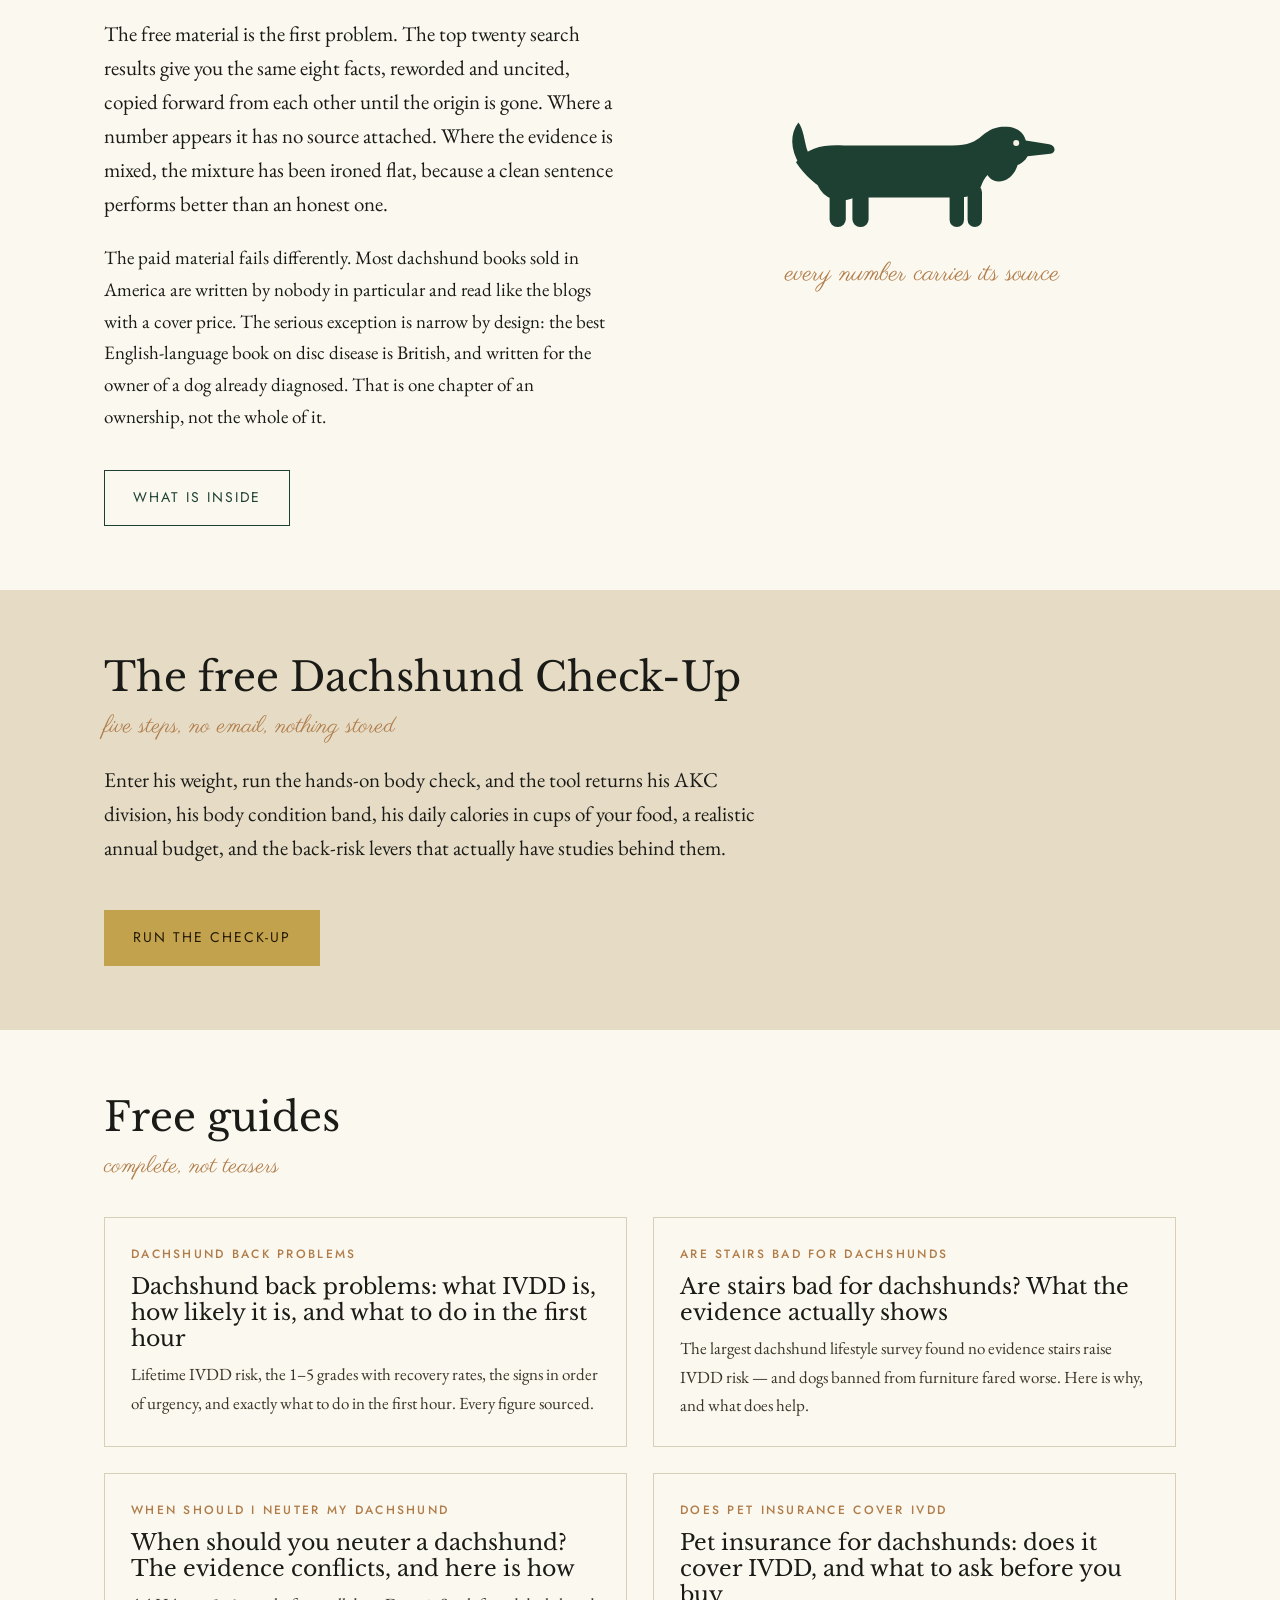
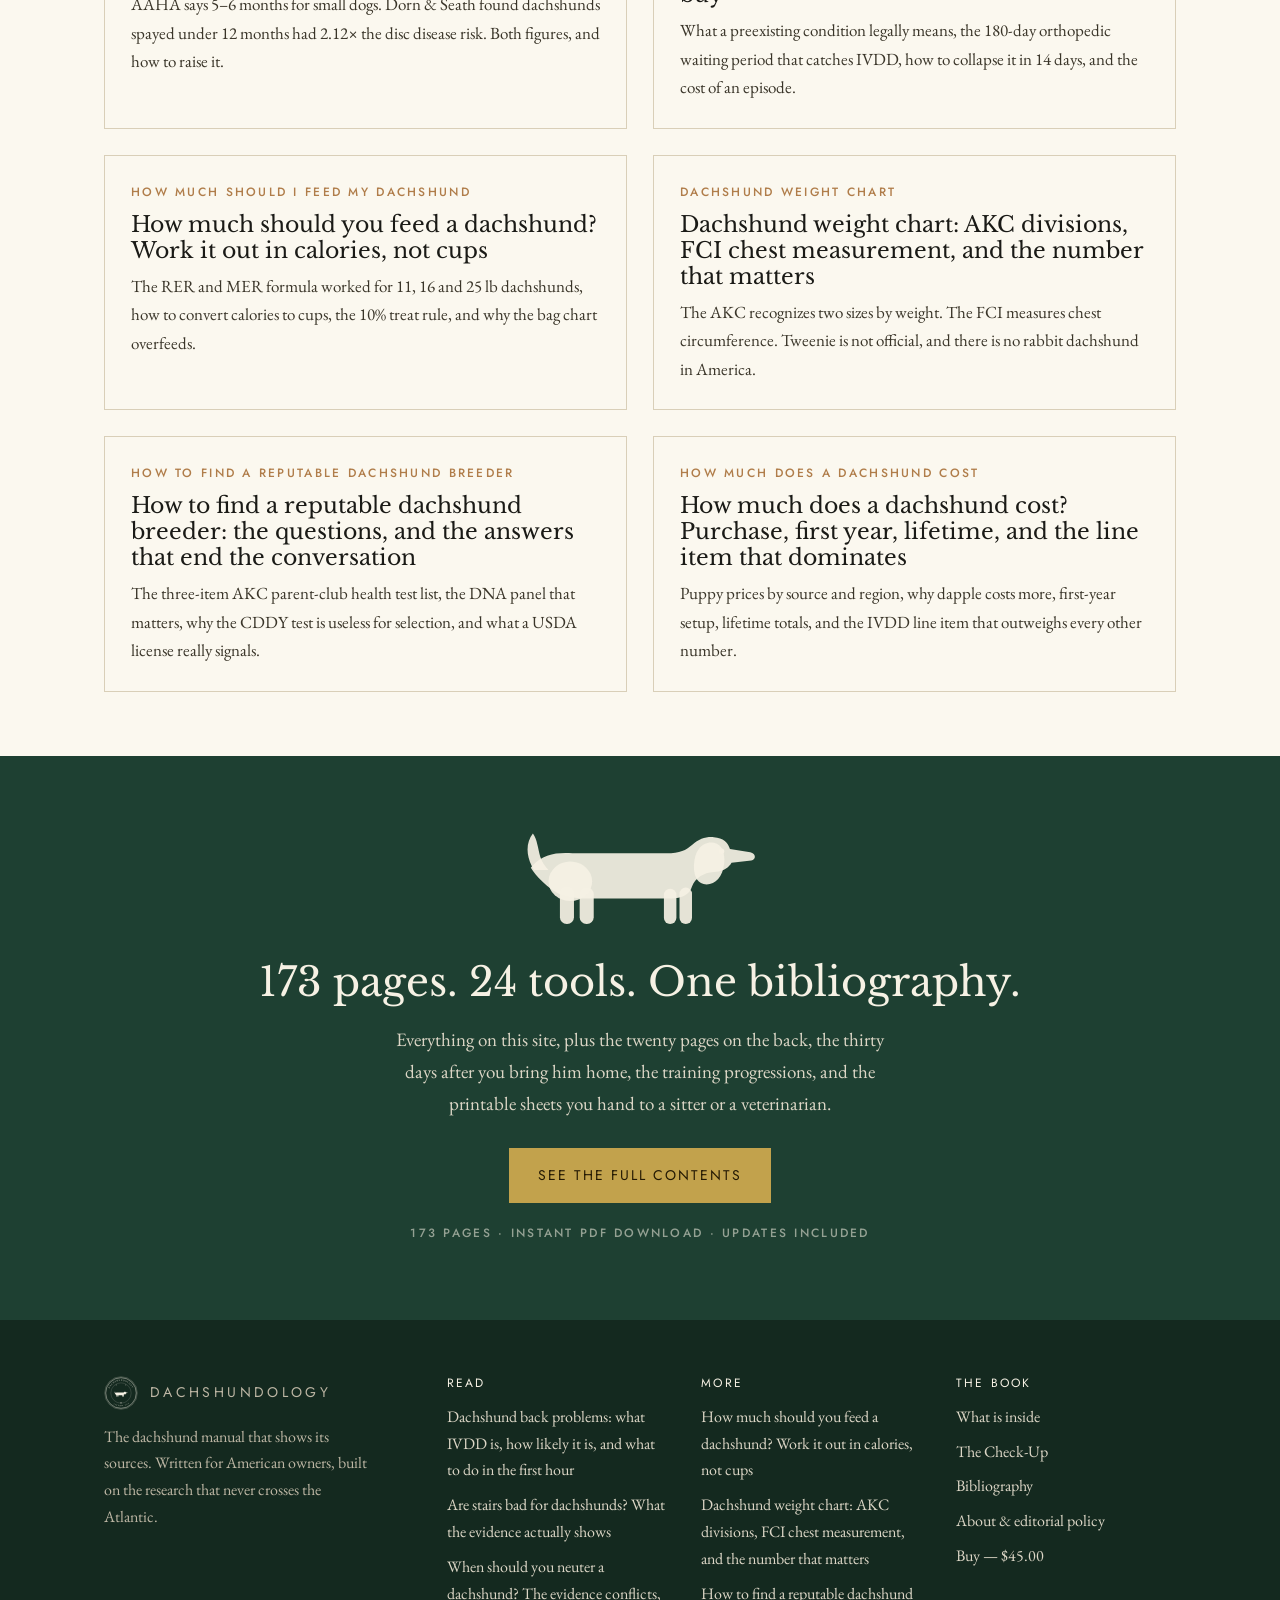
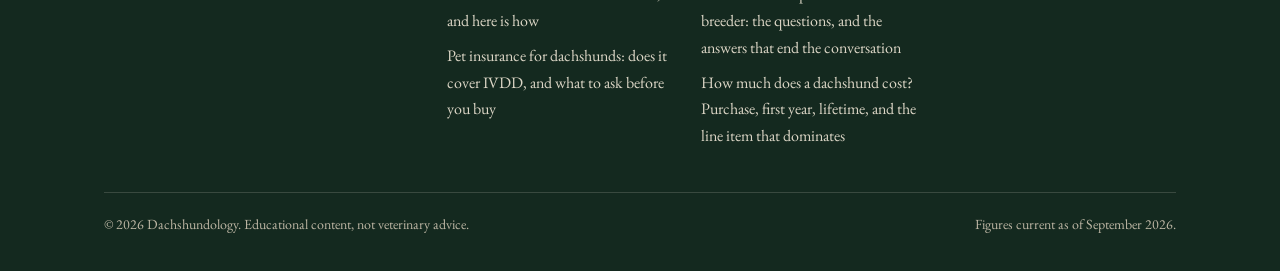
==== commit 56b5ad7e: "Remove Sources from top nav; force en-US number formatting in Check-Up" ====
--- a/index.html
+++ b/index.html
@@ -42,7 +42,7 @@
     <path d="M120 196 l-5 -9 h10 z" fill="#F6F1E4"/>
     <circle cx="86" cy="63" r="2.6" fill="#F6F1E4"/><circle cx="154" cy="63" r="2.6" fill="#F6F1E4"/>
   </svg><span>Dachshundology</span></a>
-  <nav><a href="/the-manual">The Manual</a><a href="/guides">Free Guides</a><a href="/check-up">Check-Up</a><a href="/sources">Sources</a><a href="/about">About</a>
+  <nav><a href="/the-manual">The Manual</a><a href="/guides">Free Guides</a><a href="/check-up">Check-Up</a><a href="/about">About</a>
   <a class="cta-nav" href="/the-manual">The manual</a></nav>
 </div></header>
 <div class="stripe"></div>
